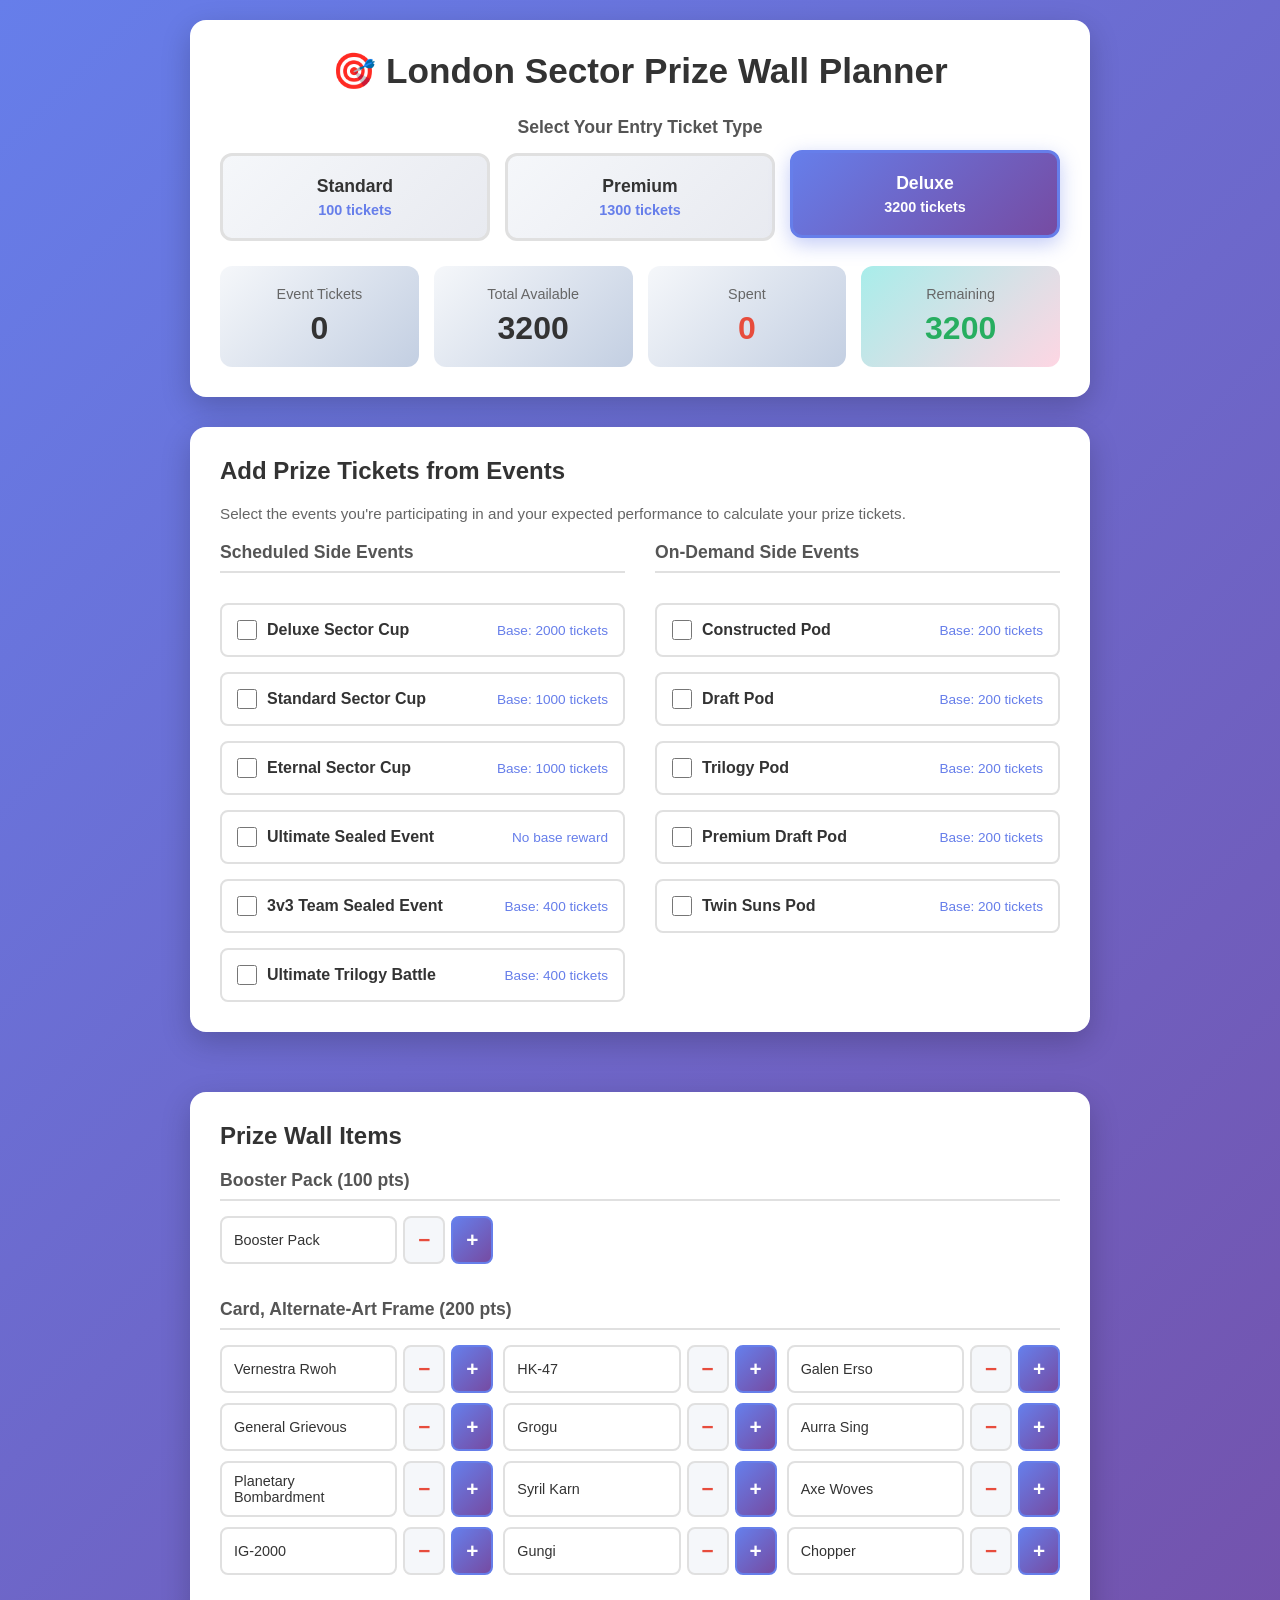
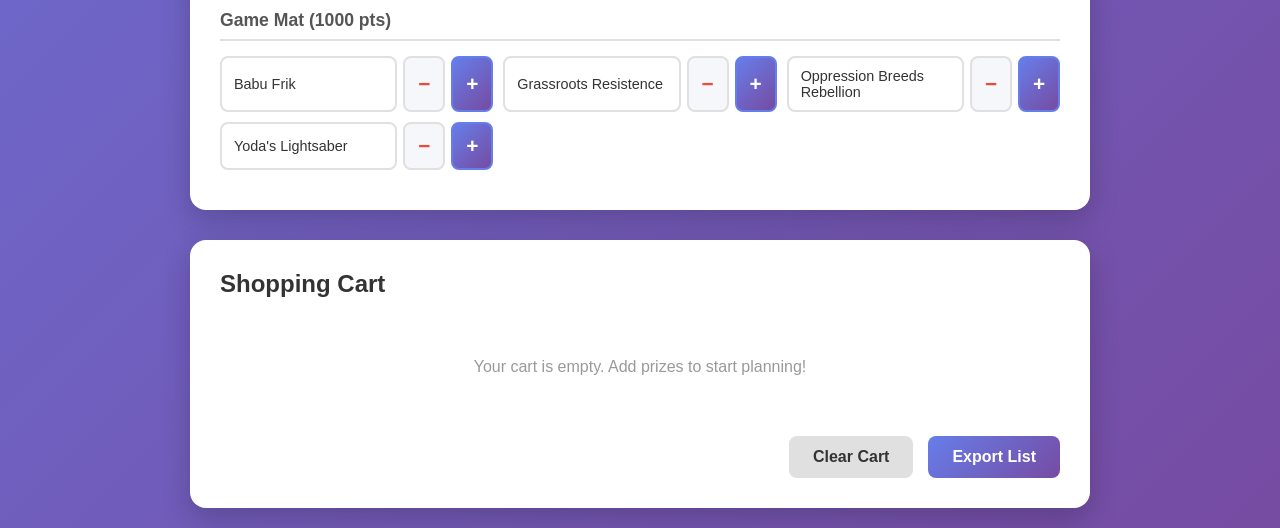
==== index.html @ d32aff85 "inital" ====
<!DOCTYPE html>
<html lang="en">
<head>
    <meta charset="UTF-8">
    <meta name="viewport" content="width=device-width, initial-scale=1.0">
    <title>Prize Wall Planner</title>
    <link rel="stylesheet" href="styles.css">
</head>
<body>
    <div class="container">
        <header>
            <h1>🎯 London Sector Prize Wall Planner</h1>
            
            <div class="entry-selection">
                <h3>Select Your Entry Ticket Type</h3>
                <div class="entry-options">
                    <label class="entry-option">
                        <input type="radio" name="entry" value="100" id="entry-standard">
                        <span class="entry-label">
                            <strong>Standard</strong>
                            <small>100 tickets</small>
                        </span>
                    </label>
                    <label class="entry-option">
                        <input type="radio" name="entry" value="1300" id="entry-premium">
                        <span class="entry-label">
                            <strong>Premium</strong>
                            <small>1300 tickets</small>
                        </span>
                    </label>
                    <label class="entry-option active">
                        <input type="radio" name="entry" value="3200" id="entry-deluxe" checked>
                        <span class="entry-label">
                            <strong>Deluxe</strong>
                            <small>3200 tickets</small>
                        </span>
                    </label>
                </div>
            </div>
            
            <div class="points-display">
                <div class="points-card">
                    <span class="label">Event Tickets</span>
                    <span class="value" id="eventTickets">0</span>
                </div>
                <div class="points-card">
                    <span class="label">Total Available</span>
                    <span class="value" id="startingPoints">3200</span>
                </div>
                <div class="points-card">
                    <span class="label">Spent</span>
                    <span class="value spent" id="spentPoints">0</span>
                </div>
                <div class="points-card remaining">
                    <span class="label">Remaining</span>
                    <span class="value" id="remainingPoints">3200</span>
                </div>
            </div>
        </header>

        <main>
            <section class="events-section">
                <h2>Add Prize Tickets from Events</h2>
                <p class="section-desc">Select the events you're participating in and your expected performance to calculate your prize tickets.</p>
                
                <div class="events-container">
                    <div class="event-category">
                        <h3>Scheduled Side Events</h3>
                        
                        <div class="event-item">
                            <div class="event-header">
                                <input type="checkbox" id="evt-deluxe" class="event-checkbox">
                                <label for="evt-deluxe">Deluxe Sector Cup</label>
                                <span class="base-tickets">Base: 2000 tickets</span>
                            </div>
                            <div class="event-placement" id="evt-deluxe-placement" style="display: none;">
                                <label>Wins:</label>
                                <select class="wins-select" data-event="deluxe">
                                    <option value="0">0 Wins</option>
                                    <option value="400">1 Win (+400)</option>
                                    <option value="800">2 Wins (+800)</option>
                                    <option value="1000">3 Wins (+1000)</option>
                                    <option value="2000">4 Wins (+2000)</option>
                                    <option value="4000">5 Wins (+4000)</option>
                                    <option value="8000">6 Wins (+8000)</option>
                                </select>
                            </div>
                        </div>

                        <div class="event-item">
                            <div class="event-header">
                                <input type="checkbox" id="evt-standard" class="event-checkbox">
                                <label for="evt-standard">Standard Sector Cup</label>
                                <span class="base-tickets">Base: 1000 tickets</span>
                            </div>
                            <div class="event-placement" id="evt-standard-placement" style="display: none;">
                                <label>Wins:</label>
                                <select class="wins-select" data-event="standard">
                                    <option value="0">0 Wins</option>
                                    <option value="400">1 Win (+400)</option>
                                    <option value="600">2 Wins (+600)</option>
                                    <option value="800">3 Wins (+800)</option>
                                    <option value="1600">4 Wins (+1600)</option>
                                </select>
                            </div>
                        </div>

                        <div class="event-item">
                            <div class="event-header">
                                <input type="checkbox" id="evt-eternal" class="event-checkbox">
                                <label for="evt-eternal">Eternal Sector Cup</label>
                                <span class="base-tickets">Base: 1000 tickets</span>
                            </div>
                            <div class="event-placement" id="evt-eternal-placement" style="display: none;">
                                <label>Wins:</label>
                                <select class="wins-select" data-event="eternal">
                                    <option value="0">0 Wins</option>
                                    <option value="400">1 Win (+400)</option>
                                    <option value="600">2 Wins (+600)</option>
                                    <option value="800">3 Wins (+800)</option>
                                    <option value="1600">4 Wins (+1600)</option>
                                </select>
                            </div>
                        </div>

                        <div class="event-item">
                            <div class="event-header">
                                <input type="checkbox" id="evt-ultimate" class="event-checkbox">
                                <label for="evt-ultimate">Ultimate Sealed Event</label>
                                <span class="base-tickets">No base reward</span>
                            </div>
                            <div class="event-placement" id="evt-ultimate-placement" style="display: none;">
                                <label>Wins:</label>
                                <select class="wins-select" data-event="ultimate">
                                    <option value="0">0 Wins</option>
                                    <option value="200">1 Win (+200)</option>
                                    <option value="400">2 Wins (+400)</option>
                                    <option value="800">3 Wins (+800)</option>
                                    <option value="1200">4 Wins (+1200)</option>
                                    <option value="2000">5 Wins (+2000)</option>
                                </select>
                            </div>
                        </div>

                        <div class="event-item">
                            <div class="event-header">
                                <input type="checkbox" id="evt-3v3" class="event-checkbox">
                                <label for="evt-3v3">3v3 Team Sealed Event</label>
                                <span class="base-tickets">Base: 400 tickets</span>
                            </div>
                            <div class="event-placement" id="evt-3v3-placement" style="display: none;">
                                <label>Wins:</label>
                                <select class="wins-select" data-event="3v3">
                                    <option value="0">0 Wins</option>
                                    <option value="200">1 Win (+200)</option>
                                    <option value="400">2 Wins (+400)</option>
                                    <option value="800">3 Wins (+800)</option>
                                    <option value="1200">4 Wins (+1200)</option>
                                </select>
                            </div>
                        </div>

                        <div class="event-item">
                            <div class="event-header">
                                <input type="checkbox" id="evt-trilogy" class="event-checkbox">
                                <label for="evt-trilogy">Ultimate Trilogy Battle</label>
                                <span class="base-tickets">Base: 400 tickets</span>
                            </div>
                            <div class="event-placement" id="evt-trilogy-placement" style="display: none;">
                                <label>Wins:</label>
                                <select class="wins-select" data-event="trilogy">
                                    <option value="0">0-1 Wins</option>
                                    <option value="600">2 Wins (+600)</option>
                                    <option value="800">3 Wins (+800)</option>
                                    <option value="1200">4 Wins (+1200)</option>
                                </select>
                            </div>
                        </div>
                    </div>

                    <div class="event-category">
                        <h3>On-Demand Side Events</h3>
                        
                        <div class="event-item">
                            <div class="event-header">
                                <input type="checkbox" id="evt-constructed" class="event-checkbox">
                                <label for="evt-constructed">Constructed Pod</label>
                                <span class="base-tickets">Base: 200 tickets</span>
                            </div>
                            <div class="event-placement" id="evt-constructed-placement" style="display: none;">
                                <label>Record:</label>
                                <select class="wins-select" data-event="constructed">
                                    <option value="0">0-3 or 1-2</option>
                                    <option value="200">2-1 (+200)</option>
                                    <option value="400">3-0 (+400)</option>
                                </select>
                            </div>
                        </div>

                        <div class="event-item">
                            <div class="event-header">
                                <input type="checkbox" id="evt-draft" class="event-checkbox">
                                <label for="evt-draft">Draft Pod</label>
                                <span class="base-tickets">Base: 200 tickets</span>
                            </div>
                            <div class="event-placement" id="evt-draft-placement" style="display: none;">
                                <label>Record:</label>
                                <select class="wins-select" data-event="draft">
                                    <option value="0">0-3 or 1-2</option>
                                    <option value="400">2-1 (+400)</option>
                                    <option value="800">3-0 (+800)</option>
                                </select>
                            </div>
                        </div>

                        <div class="event-item">
                            <div class="event-header">
                                <input type="checkbox" id="evt-trilogypod" class="event-checkbox">
                                <label for="evt-trilogypod">Trilogy Pod</label>
                                <span class="base-tickets">Base: 200 tickets</span>
                            </div>
                            <div class="event-placement" id="evt-trilogypod-placement" style="display: none;">
                                <label>Record:</label>
                                <select class="wins-select" data-event="trilogypod">
                                    <option value="0">0-3</option>
                                    <option value="400">1-2 (+400)</option>
                                    <option value="600">2-1 (+600)</option>
                                    <option value="1000">3-0 (+1000)</option>
                                </select>
                            </div>
                        </div>

                        <div class="event-item">
                            <div class="event-header">
                                <input type="checkbox" id="evt-premium" class="event-checkbox">
                                <label for="evt-premium">Premium Draft Pod</label>
                                <span class="base-tickets">Base: 200 tickets</span>
                            </div>
                            <div class="event-placement" id="evt-premium-placement" style="display: none;">
                                <label>Record:</label>
                                <select class="wins-select" data-event="premium">
                                    <option value="0">0-3 or 1-2</option>
                                    <option value="600">2-1 (+600)</option>
                                    <option value="1000">3-0 (+1000)</option>
                                </select>
                            </div>
                        </div>

                        <div class="event-item">
                            <div class="event-header">
                                <input type="checkbox" id="evt-twinsuns" class="event-checkbox">
                                <label for="evt-twinsuns">Twin Suns Pod</label>
                                <span class="base-tickets">Base: 200 tickets</span>
                            </div>
                            <div class="event-placement" id="evt-twinsuns-placement" style="display: none;">
                                <label>Result:</label>
                                <select class="wins-select" data-event="twinsuns">
                                    <option value="0">Did not win</option>
                                    <option value="300">Winner (+300)</option>
                                </select>
                            </div>
                        </div>
                    </div>
                </div>
            </section>

            <section class="predefined-prizes-section">
                <h2>Prize Wall Items</h2>
                <div class="prize-categories">
                    <div class="prize-category">
                        <h3>Booster Pack (100 pts)</h3>
                        <div class="prize-grid">
                            <div class="prize-item">
                                <span class="prize-name">Booster Pack</span>
                                <button class="prize-btn prize-btn-minus" data-name="Booster Pack" data-points="100">−</button>
                                <button class="prize-btn prize-btn-plus" data-name="Booster Pack" data-points="100">+</button>
                            </div>
                        </div>
                    </div>

                    <div class="prize-category">
                        <h3>Card, Alternate-Art Frame (200 pts)</h3>
                        <div class="prize-grid">
                            <div class="prize-item">
                                <span class="prize-name">Vernestra Rwoh</span>
                                <button class="prize-btn prize-btn-minus" data-name="Vernestra Rwoh (Set 5)" data-points="200">−</button>
                                <button class="prize-btn prize-btn-plus" data-name="Vernestra Rwoh (Set 5)" data-points="200">+</button>
                            </div>
                            <div class="prize-item">
                                <span class="prize-name">HK-47</span>
                                <button class="prize-btn prize-btn-minus" data-name="HK-47 (Set 5)" data-points="200">−</button>
                                <button class="prize-btn prize-btn-plus" data-name="HK-47 (Set 5)" data-points="200">+</button>
                            </div>
                            <div class="prize-item">
                                <span class="prize-name">Galen Erso</span>
                                <button class="prize-btn prize-btn-minus" data-name="Galen Erso (Set 6)" data-points="200">−</button>
                                <button class="prize-btn prize-btn-plus" data-name="Galen Erso (Set 6)" data-points="200">+</button>
                            </div>
                            <div class="prize-item">
                                <span class="prize-name">General Grievous</span>
                                <button class="prize-btn prize-btn-minus" data-name="General Grievous (Set 6)" data-points="200">−</button>
                                <button class="prize-btn prize-btn-plus" data-name="General Grievous (Set 6)" data-points="200">+</button>
                            </div>
                            <div class="prize-item">
                                <span class="prize-name">Grogu</span>
                                <button class="prize-btn prize-btn-minus" data-name="Grogu (Set 5)" data-points="200">−</button>
                                <button class="prize-btn prize-btn-plus" data-name="Grogu (Set 5)" data-points="200">+</button>
                            </div>
                            <div class="prize-item">
                                <span class="prize-name">Aurra Sing</span>
                                <button class="prize-btn prize-btn-minus" data-name="Aurra Sing (Set 5)" data-points="200">−</button>
                                <button class="prize-btn prize-btn-plus" data-name="Aurra Sing (Set 5)" data-points="200">+</button>
                            </div>
                            <div class="prize-item">
                                <span class="prize-name">Planetary Bombardment</span>
                                <button class="prize-btn prize-btn-minus" data-name="Planetary Bombardment (Set 4)" data-points="200">−</button>
                                <button class="prize-btn prize-btn-plus" data-name="Planetary Bombardment (Set 4)" data-points="200">+</button>
                            </div>
                            <div class="prize-item">
                                <span class="prize-name">Syril Karn</span>
                                <button class="prize-btn prize-btn-minus" data-name="Syril Karn (Set 6)" data-points="200">−</button>
                                <button class="prize-btn prize-btn-plus" data-name="Syril Karn (Set 6)" data-points="200">+</button>
                            </div>
                            <div class="prize-item">
                                <span class="prize-name">Axe Woves</span>
                                <button class="prize-btn prize-btn-minus" data-name="Axe Woves (Set 5)" data-points="200">−</button>
                                <button class="prize-btn prize-btn-plus" data-name="Axe Woves (Set 5)" data-points="200">+</button>
                            </div>
                            <div class="prize-item">
                                <span class="prize-name">IG-2000</span>
                                <button class="prize-btn prize-btn-minus" data-name="IG-2000 (Set 4)" data-points="200">−</button>
                                <button class="prize-btn prize-btn-plus" data-name="IG-2000 (Set 4)" data-points="200">+</button>
                            </div>
                            <div class="prize-item">
                                <span class="prize-name">Gungi</span>
                                <button class="prize-btn prize-btn-minus" data-name="Gungi (Set 5)" data-points="200">−</button>
                                <button class="prize-btn prize-btn-plus" data-name="Gungi (Set 5)" data-points="200">+</button>
                            </div>
                            <div class="prize-item">
                                <span class="prize-name">Chopper</span>
                                <button class="prize-btn prize-btn-minus" data-name="Chopper (Set 6)" data-points="200">−</button>
                                <button class="prize-btn prize-btn-plus" data-name="Chopper (Set 6)" data-points="200">+</button>
                            </div>
                        </div>
                    </div>

                    <div class="prize-category">
                        <h3>Game Mat (1000 pts)</h3>
                        <div class="prize-grid">
                            <div class="prize-item">
                                <span class="prize-name">Babu Frik</span>
                                <button class="prize-btn prize-btn-minus" data-name="Babu Frik (Set 5) Game Mat" data-points="1000">−</button>
                                <button class="prize-btn prize-btn-plus" data-name="Babu Frik (Set 5) Game Mat" data-points="1000">+</button>
                            </div>
                            <div class="prize-item">
                                <span class="prize-name">Grassroots Resistence</span>
                                <button class="prize-btn prize-btn-minus" data-name="Grassroots Resistence (Set 6) Game Mat" data-points="1000">−</button>
                                <button class="prize-btn prize-btn-plus" data-name="Grassroots Resistence (Set 6) Game Mat" data-points="1000">+</button>
                            </div>
                            <div class="prize-item">
                                <span class="prize-name">Oppression Breeds Rebellion</span>
                                <button class="prize-btn prize-btn-minus" data-name="Oppression Breeds Rebellion (Set 6) Game Mat" data-points="1000">−</button>
                                <button class="prize-btn prize-btn-plus" data-name="Oppression Breeds Rebellion (Set 6) Game Mat" data-points="1000">+</button>
                            </div>
                            <div class="prize-item">
                                <span class="prize-name">Yoda's Lightsaber</span>
                                <button class="prize-btn prize-btn-minus" data-name="Yoda's Lightsaber (Set 5) Game Mat" data-points="1000">−</button>
                                <button class="prize-btn prize-btn-plus" data-name="Yoda's Lightsaber (Set 5) Game Mat" data-points="1000">+</button>
                            </div>
                        </div>
                    </div>
                </div>
            </section>

            <section class="cart-section">
                <h2>Shopping Cart</h2>
                <div id="cartEmpty" class="empty-state">
                    <p>Your cart is empty. Add prizes to start planning!</p>
                </div>
                <div id="cartItems" class="cart-items"></div>
                <div class="cart-actions">
                    <button id="clearCart" class="btn btn-secondary">Clear Cart</button>
                    <button id="exportCart" class="btn btn-primary">Export List</button>
                </div>
            </section>
        </main>
    </div>

    <script src="script.js"></script>
</body>
</html>
---- styles.css ----
* {
    margin: 0;
    padding: 0;
    box-sizing: border-box;
}

body {
    font-family: -apple-system, BlinkMacSystemFont, 'Segoe UI', Roboto, Oxygen, Ubuntu, Cantarell, sans-serif;
    background: linear-gradient(135deg, #667eea 0%, #764ba2 100%);
    min-height: 100vh;
    padding: 20px;
}

@media (max-width: 768px) {
    body {
        padding: 10px;
    }
}

.container {
    max-width: 900px;
    margin: 0 auto;
}

header {
    background: white;
    border-radius: 16px;
    padding: 30px;
    margin-bottom: 30px;
    box-shadow: 0 10px 30px rgba(0, 0, 0, 0.2);
}

@media (max-width: 768px) {
    header {
        padding: 20px 15px;
        margin-bottom: 15px;
        border-radius: 12px;
    }
}

h1 {
    color: #333;
    margin-bottom: 25px;
    text-align: center;
    font-size: 2.2em;
}

@media (max-width: 768px) {
    h1 {
        font-size: 1.6em;
        margin-bottom: 20px;
    }
}

.entry-selection {
    margin-bottom: 25px;
}

.entry-selection h3 {
    font-size: 1.1em;
    color: #555;
    margin-bottom: 15px;
    text-align: center;
    border: none;
    padding: 0;
}

.entry-options {
    display: grid;
    grid-template-columns: repeat(3, 1fr);
    gap: 15px;
}

@media (max-width: 768px) {
    .entry-options {
        gap: 10px;
    }
}

.entry-option {
    position: relative;
    cursor: pointer;
    display: block;
}

.entry-option input[type="radio"] {
    position: absolute;
    opacity: 0;
    cursor: pointer;
}

.entry-label {
    display: flex;
    flex-direction: column;
    align-items: center;
    justify-content: center;
    padding: 20px;
    background: linear-gradient(135deg, #f5f7fa 0%, #e8eaf0 100%);
    border: 3px solid #e0e0e0;
    border-radius: 12px;
    transition: all 0.3s ease;
    min-height: 80px;
}

@media (max-width: 768px) {
    .entry-label {
        padding: 15px 10px;
        min-height: 70px;
        border-width: 2px;
    }
}

.entry-label strong {
    font-size: 1.1em;
    color: #333;
    margin-bottom: 5px;
}

.entry-label small {
    font-size: 0.9em;
    color: #667eea;
    font-weight: 600;
}

@media (max-width: 768px) {
    .entry-label strong {
        font-size: 0.95em;
    }
    
    .entry-label small {
        font-size: 0.8em;
    }
}

.entry-option input[type="radio"]:checked + .entry-label {
    background: linear-gradient(135deg, #667eea 0%, #764ba2 100%);
    border-color: #667eea;
    transform: translateY(-3px);
    box-shadow: 0 6px 20px rgba(102, 126, 234, 0.4);
}

.entry-option input[type="radio"]:checked + .entry-label strong,
.entry-option input[type="radio"]:checked + .entry-label small {
    color: white;
}

.entry-label:hover {
    border-color: #667eea;
    transform: translateY(-2px);
}

.points-display {
    display: grid;
    grid-template-columns: repeat(auto-fit, minmax(130px, 1fr));
    gap: 15px;
}

@media (max-width: 768px) {
    .points-display {
        grid-template-columns: repeat(2, 1fr);
        gap: 10px;
    }
}

.points-card {
    background: linear-gradient(135deg, #f5f7fa 0%, #c3cfe2 100%);
    padding: 20px;
    border-radius: 12px;
    text-align: center;
    transition: transform 0.3s ease;
}

@media (max-width: 768px) {
    .points-card {
        padding: 15px 10px;
    }
}

.points-card:hover {
    transform: translateY(-5px);
}

.points-card.remaining {
    background: linear-gradient(135deg, #a8edea 0%, #fed6e3 100%);
}

.points-card .label {
    display: block;
    font-size: 0.9em;
    color: #666;
    margin-bottom: 8px;
    font-weight: 500;
}

.points-card .value {
    display: block;
    font-size: 2em;
    font-weight: bold;
    color: #333;
}

@media (max-width: 768px) {
    .points-card .label {
        font-size: 0.8em;
        margin-bottom: 5px;
    }
    
    .points-card .value {
        font-size: 1.6em;
    }
}

.points-card .value.spent {
    color: #e74c3c;
}

main {
    display: grid;
    gap: 30px;
}

section {
    background: white;
    border-radius: 16px;
    padding: 30px;
    box-shadow: 0 10px 30px rgba(0, 0, 0, 0.2);
}

@media (max-width: 768px) {
    section {
        padding: 20px 15px;
        border-radius: 12px;
    }
}

h2 {
    color: #333;
    margin-bottom: 20px;
    font-size: 1.5em;
}

@media (max-width: 768px) {
    h2 {
        font-size: 1.3em;
        margin-bottom: 15px;
    }
}

h3 {
    color: #555;
    margin-bottom: 15px;
    font-size: 1.1em;
    padding-bottom: 8px;
    border-bottom: 2px solid #e0e0e0;
}

.section-desc {
    color: #666;
    margin-bottom: 20px;
    font-size: 0.95em;
}

.events-section {
    background: white;
    border-radius: 16px;
    padding: 30px;
    box-shadow: 0 10px 30px rgba(0, 0, 0, 0.2);
    margin-bottom: 30px;
}

@media (max-width: 768px) {
    .events-section {
        padding: 20px 15px;
        margin-bottom: 15px;
        border-radius: 12px;
    }

      .event-category h3 {
      margin-bottom: 0;
  }
}

.events-container {
    display: grid;
    grid-template-columns: repeat(auto-fit, minmax(400px, 1fr));
    gap: 30px;
}

@media (max-width: 768px) {
    .events-container {
        grid-template-columns: 1fr;
        gap: 30px;
    }
}

.event-category {
    display: flex;
    flex-direction: column;
    gap: 15px;
}

.event-item {
    border: 2px solid #e0e0e0;
    border-radius: 8px;
    padding: 15px;
    transition: all 0.3s ease;
}

.event-item:has(input:checked) {
    border-color: #667eea;
    background: #f8f9ff;
}

.event-header {
    display: flex;
    align-items: center;
    gap: 10px;
}

.event-checkbox {
    width: 20px;
    height: 20px;
    cursor: pointer;
}

.event-header label {
    flex: 1;
    font-weight: 600;
    color: #333;
    cursor: pointer;
}

.base-tickets {
    font-size: 0.85em;
    color: #667eea;
    font-weight: 500;
}

.event-placement {
    margin-top: 12px;
    padding-top: 12px;
    border-top: 1px solid #e0e0e0;
    display: flex;
    align-items: center;
    gap: 10px;
}

.event-placement label {
    font-size: 0.9em;
    color: #666;
    font-weight: 500;
}

.wins-select {
    flex: 1;
    padding: 8px 12px;
    border: 2px solid #e0e0e0;
    border-radius: 6px;
    font-size: 0.9em;
    background: white;
    cursor: pointer;
    transition: border-color 0.3s ease;
}

.wins-select:focus {
    outline: none;
    border-color: #667eea;
}

.prize-categories {
    display: flex;
    flex-direction: column;
    gap: 25px;
}

.prize-category {
    margin-bottom: 10px;
}

.prize-grid {
    display: grid;
    grid-template-columns: repeat(auto-fill, minmax(220px, 1fr));
    gap: 10px;
}

@media (max-width: 768px) {
    .prize-grid {
        grid-template-columns: 1fr;
        gap: 8px;
    }
}

.prize-item {
    display: flex;
    gap: 6px;
    align-items: stretch;
}

.prize-name {
    flex: 1;
    padding: 10px 12px;
    background: white;
    border: 2px solid #e0e0e0;
    border-radius: 8px;
    font-size: 0.9em;
    font-weight: 500;
    color: #333;
    display: flex;
    align-items: center;
}

@media (max-width: 768px) {
    .prize-name {
        padding: 12px;
        font-size: 0.95em;
    }
}

.prize-btn {
    width: 42px;
    padding: 10px;
    background: linear-gradient(135deg, #f5f7fa 0%, #c3cfe2 100%);
    border: 2px solid #e0e0e0;
    border-radius: 8px;
    cursor: pointer;
    font-size: 1.3em;
    font-weight: bold;
    color: #667eea;
    transition: all 0.2s ease;
}

@media (max-width: 768px) {
    .prize-btn {
        width: 44px;
        min-height: 44px;
        padding: 0;
        font-size: 1.4em;
        display: flex;
        align-items: center;
        justify-content: center;
    }
}

.prize-btn:hover {
    transform: translateY(-2px);
    box-shadow: 0 4px 12px rgba(102, 126, 234, 0.3);
}

.prize-btn:active {
    transform: translateY(0);
}

.prize-btn-plus {
    background: linear-gradient(135deg, #667eea 0%, #764ba2 100%);
    color: white;
    border-color: #667eea;
}

.prize-btn-plus:hover {
    background: linear-gradient(135deg, #5568d3 0%, #653a8b 100%);
}

.prize-btn-minus {
    background: #f5f7fa;
    color: #e74c3c;
    border-color: #e0e0e0;
}

.prize-btn-minus:hover {
    background: #e74c3c;
    color: white;
    border-color: #e74c3c;
}

.form-group {
    margin-bottom: 20px;
}

.form-group label {
    display: block;
    margin-bottom: 8px;
    color: #555;
    font-weight: 500;
}

.form-group input {
    width: 100%;
    padding: 12px;
    border: 2px solid #e0e0e0;
    border-radius: 8px;
    font-size: 1em;
    transition: border-color 0.3s ease;
}

.form-group input:focus {
    outline: none;
    border-color: #667eea;
}

.btn {
    padding: 12px 24px;
    border: none;
    border-radius: 8px;
    font-size: 1em;
    font-weight: 600;
    cursor: pointer;
    transition: all 0.3s ease;
}

.btn-primary {
    background: linear-gradient(135deg, #667eea 0%, #764ba2 100%);
    color: white;
}

.btn-primary:hover {
    transform: translateY(-2px);
    box-shadow: 0 5px 15px rgba(102, 126, 234, 0.4);
}

.btn-secondary {
    background: #e0e0e0;
    color: #333;
}

.btn-secondary:hover {
    background: #d0d0d0;
}

.empty-state {
    text-align: center;
    padding: 40px;
    color: #999;
}

.cart-items {
    display: none;
}

.cart-items.has-items {
    display: block;
}

.cart-item {
    display: flex;
    justify-content: space-between;
    align-items: center;
    padding: 15px;
    border: 2px solid #f0f0f0;
    border-radius: 8px;
    margin-bottom: 10px;
    transition: all 0.3s ease;
}

@media (max-width: 768px) {
    .cart-item {
        flex-direction: column;
        align-items: stretch;
        gap: 12px;
    }
}

.cart-item:hover {
    border-color: #667eea;
    background: #f8f9ff;
}

.cart-item-info {
    flex: 1;
}

.cart-item-name {
    font-weight: 600;
    color: #333;
    margin-bottom: 5px;
}

.cart-item-details {
    font-size: 0.9em;
    color: #666;
}

.cart-item-points {
    font-size: 1.2em;
    font-weight: bold;
    color: #667eea;
    margin: 0 20px;
}

@media (max-width: 768px) {
    .cart-item-points {
        margin: 0;
        font-size: 1.1em;
    }
}

.cart-item-remove {
    background: #e74c3c;
    color: white;
    border: none;
    padding: 8px 16px;
    border-radius: 6px;
    cursor: pointer;
    transition: background 0.3s ease;
}

@media (max-width: 768px) {
    .cart-item-remove {
        padding: 12px;
        width: 100%;
        font-size: 1em;
    }
}

.cart-item-remove:hover {
    background: #c0392b;
}

.cart-actions {
    display: flex;
    gap: 15px;
    margin-top: 20px;
    justify-content: flex-end;
}

@media (max-width: 768px) {
    .cart-actions {
        flex-direction: column;
        gap: 10px;
    }
}

.alert {
    padding: 15px;
    border-radius: 8px;
    margin-bottom: 20px;
    font-weight: 500;
}

.alert-warning {
    background: #fff3cd;
    color: #856404;
    border: 2px solid #ffc107;
}

.alert-danger {
    background: #f8d7da;
    color: #721c24;
    border: 2px solid #dc3545;
}

@media (max-width: 768px) {
    .cart-actions button {
        width: 100%;
        min-height: 44px;
        font-size: 1em;
    }
    
    .wins-select {
        padding: 12px;
        font-size: 1em;
    }
    
    .event-checkbox {
        width: 24px;
        height: 24px;
    }
    
    .btn {
        min-height: 44px;
        padding: 12px;
    }
    
    h3 {
        font-size: 1em;
    }
    
    .section-desc {
        font-size: 0.9em;
    }
}
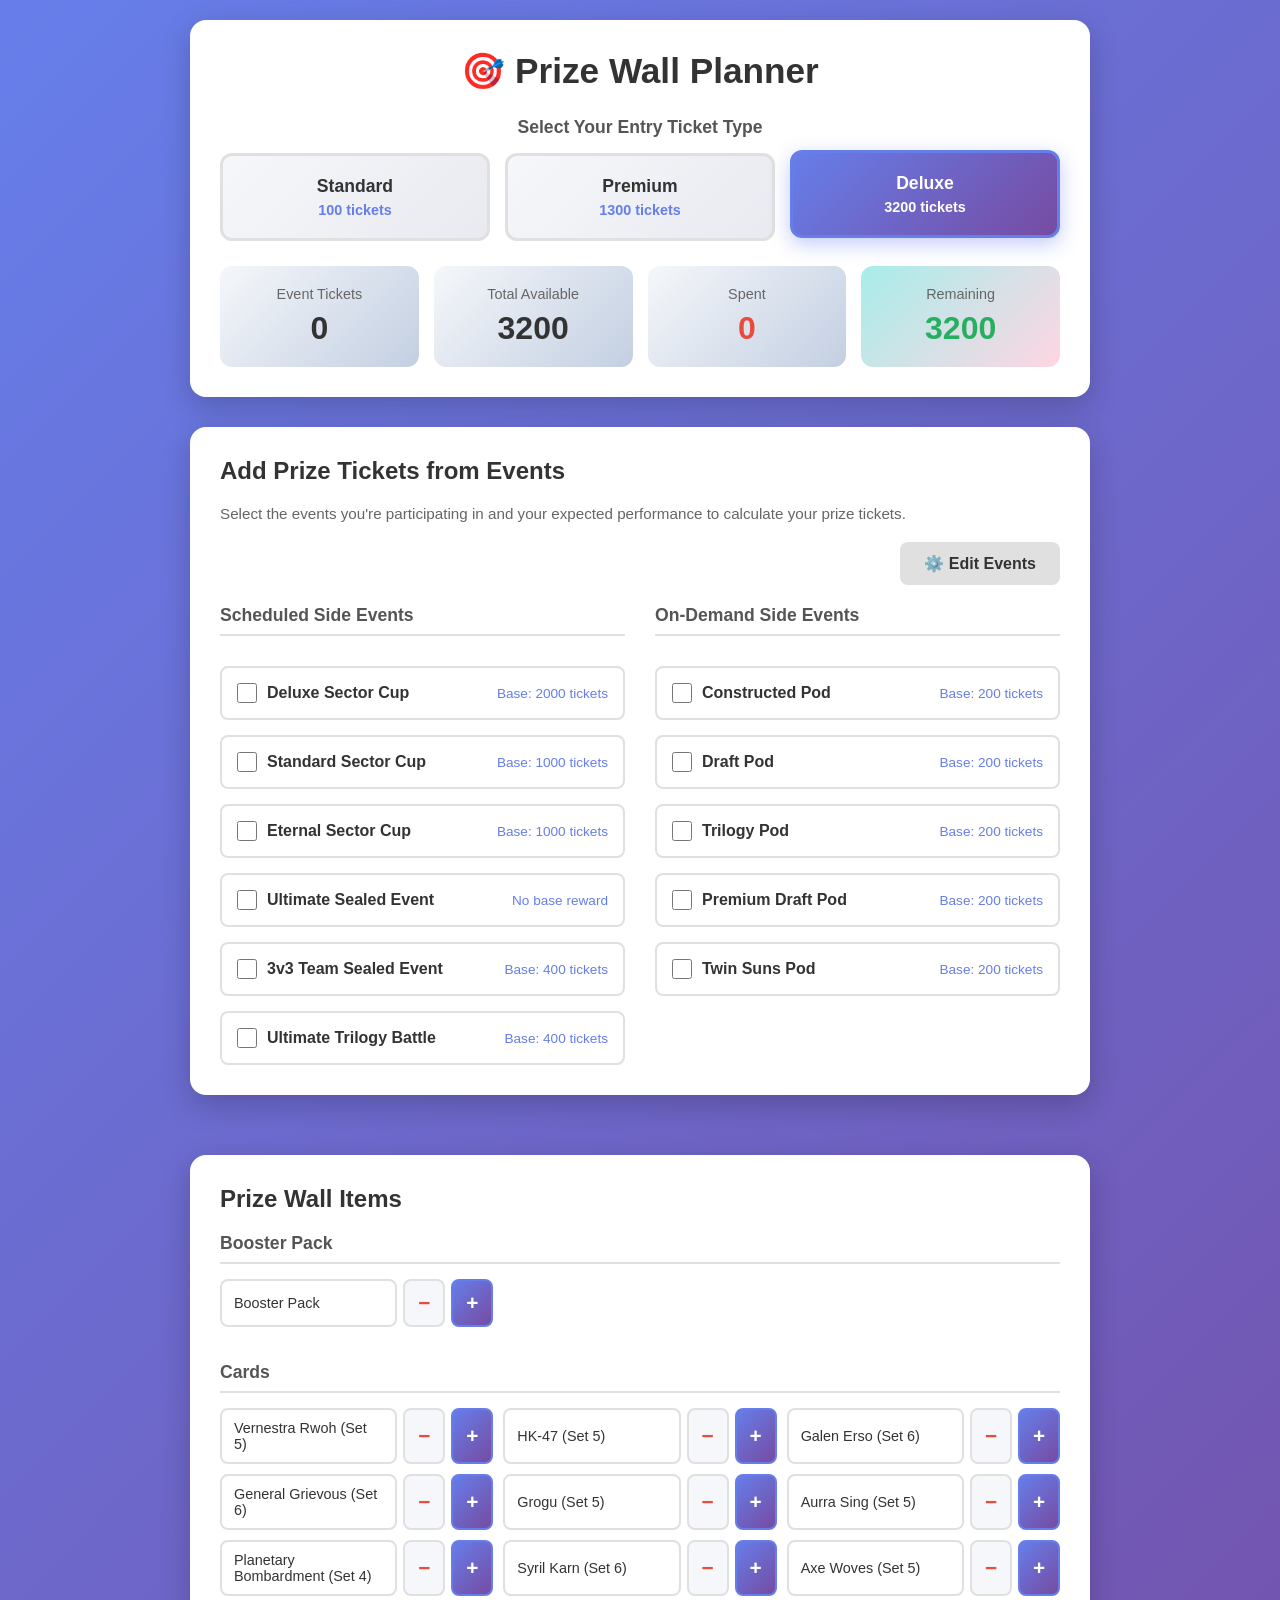
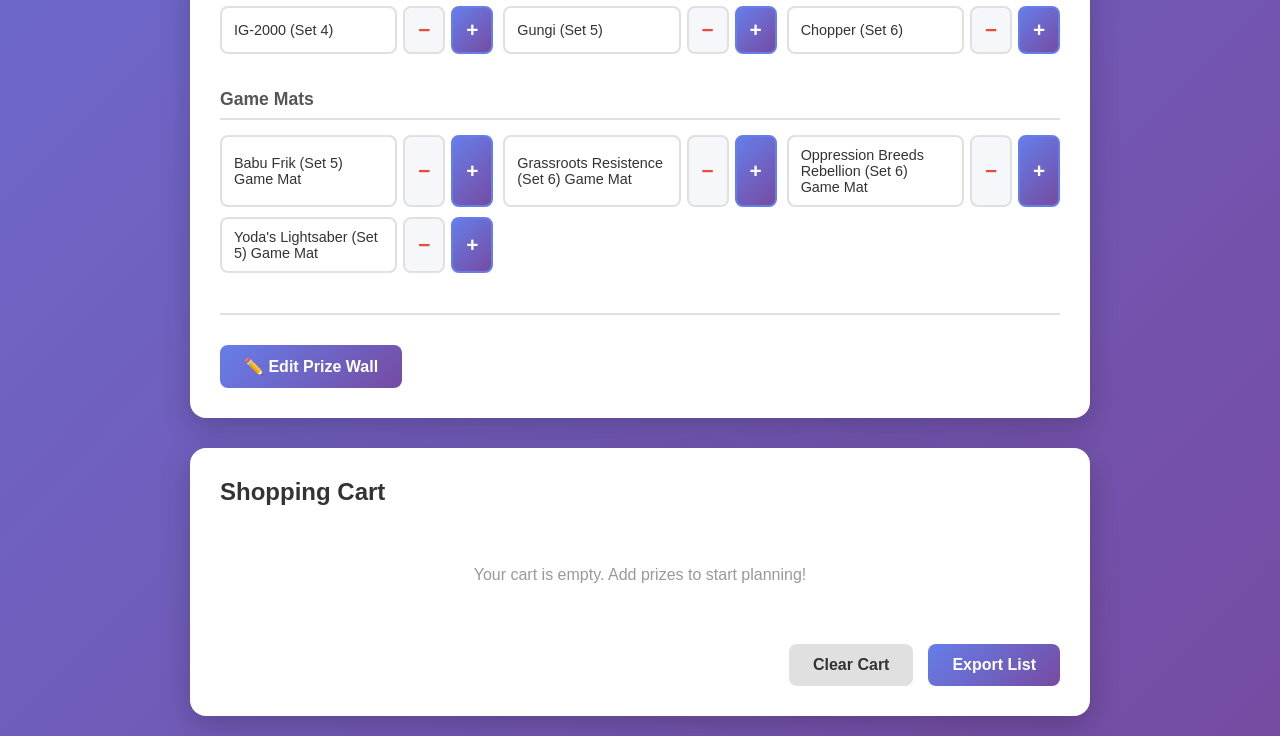
==== commit 66e4a908: "add ability to modify events and prize cards" ====
--- a/index.html
+++ b/index.html
@@ -9,7 +9,7 @@
 <body>
     <div class="container">
         <header>
-            <h1>🎯 London Sector Prize Wall Planner</h1>
+            <h1>🎯 Prize Wall Planner</h1>
             
             <div class="entry-selection">
                 <h3>Select Your Entry Ticket Type</h3>
@@ -62,313 +62,23 @@
             <section class="events-section">
                 <h2>Add Prize Tickets from Events</h2>
                 <p class="section-desc">Select the events you're participating in and your expected performance to calculate your prize tickets.</p>
+                <div class="section-actions">
+                    <a href="events-editor.html" class="btn btn-secondary">⚙️ Edit Events</a>
+                </div>
                 
-                <div class="events-container">
-                    <div class="event-category">
-                        <h3>Scheduled Side Events</h3>
-                        
-                        <div class="event-item">
-                            <div class="event-header">
-                                <input type="checkbox" id="evt-deluxe" class="event-checkbox">
-                                <label for="evt-deluxe">Deluxe Sector Cup</label>
-                                <span class="base-tickets">Base: 2000 tickets</span>
-                            </div>
-                            <div class="event-placement" id="evt-deluxe-placement" style="display: none;">
-                                <label>Wins:</label>
-                                <select class="wins-select" data-event="deluxe">
-                                    <option value="0">0 Wins</option>
-                                    <option value="400">1 Win (+400)</option>
-                                    <option value="800">2 Wins (+800)</option>
-                                    <option value="1000">3 Wins (+1000)</option>
-                                    <option value="2000">4 Wins (+2000)</option>
-                                    <option value="4000">5 Wins (+4000)</option>
-                                    <option value="8000">6 Wins (+8000)</option>
-                                </select>
-                            </div>
-                        </div>
-
-                        <div class="event-item">
-                            <div class="event-header">
-                                <input type="checkbox" id="evt-standard" class="event-checkbox">
-                                <label for="evt-standard">Standard Sector Cup</label>
-                                <span class="base-tickets">Base: 1000 tickets</span>
-                            </div>
-                            <div class="event-placement" id="evt-standard-placement" style="display: none;">
-                                <label>Wins:</label>
-                                <select class="wins-select" data-event="standard">
-                                    <option value="0">0 Wins</option>
-                                    <option value="400">1 Win (+400)</option>
-                                    <option value="600">2 Wins (+600)</option>
-                                    <option value="800">3 Wins (+800)</option>
-                                    <option value="1600">4 Wins (+1600)</option>
-                                </select>
-                            </div>
-                        </div>
-
-                        <div class="event-item">
-                            <div class="event-header">
-                                <input type="checkbox" id="evt-eternal" class="event-checkbox">
-                                <label for="evt-eternal">Eternal Sector Cup</label>
-                                <span class="base-tickets">Base: 1000 tickets</span>
-                            </div>
-                            <div class="event-placement" id="evt-eternal-placement" style="display: none;">
-                                <label>Wins:</label>
-                                <select class="wins-select" data-event="eternal">
-                                    <option value="0">0 Wins</option>
-                                    <option value="400">1 Win (+400)</option>
-                                    <option value="600">2 Wins (+600)</option>
-                                    <option value="800">3 Wins (+800)</option>
-                                    <option value="1600">4 Wins (+1600)</option>
-                                </select>
-                            </div>
-                        </div>
-
-                        <div class="event-item">
-                            <div class="event-header">
-                                <input type="checkbox" id="evt-ultimate" class="event-checkbox">
-                                <label for="evt-ultimate">Ultimate Sealed Event</label>
-                                <span class="base-tickets">No base reward</span>
-                            </div>
-                            <div class="event-placement" id="evt-ultimate-placement" style="display: none;">
-                                <label>Wins:</label>
-                                <select class="wins-select" data-event="ultimate">
-                                    <option value="0">0 Wins</option>
-                                    <option value="200">1 Win (+200)</option>
-                                    <option value="400">2 Wins (+400)</option>
-                                    <option value="800">3 Wins (+800)</option>
-                                    <option value="1200">4 Wins (+1200)</option>
-                                    <option value="2000">5 Wins (+2000)</option>
-                                </select>
-                            </div>
-                        </div>
-
-                        <div class="event-item">
-                            <div class="event-header">
-                                <input type="checkbox" id="evt-3v3" class="event-checkbox">
-                                <label for="evt-3v3">3v3 Team Sealed Event</label>
-                                <span class="base-tickets">Base: 400 tickets</span>
-                            </div>
-                            <div class="event-placement" id="evt-3v3-placement" style="display: none;">
-                                <label>Wins:</label>
-                                <select class="wins-select" data-event="3v3">
-                                    <option value="0">0 Wins</option>
-                                    <option value="200">1 Win (+200)</option>
-                                    <option value="400">2 Wins (+400)</option>
-                                    <option value="800">3 Wins (+800)</option>
-                                    <option value="1200">4 Wins (+1200)</option>
-                                </select>
-                            </div>
-                        </div>
-
-                        <div class="event-item">
-                            <div class="event-header">
-                                <input type="checkbox" id="evt-trilogy" class="event-checkbox">
-                                <label for="evt-trilogy">Ultimate Trilogy Battle</label>
-                                <span class="base-tickets">Base: 400 tickets</span>
-                            </div>
-                            <div class="event-placement" id="evt-trilogy-placement" style="display: none;">
-                                <label>Wins:</label>
-                                <select class="wins-select" data-event="trilogy">
-                                    <option value="0">0-1 Wins</option>
-                                    <option value="600">2 Wins (+600)</option>
-                                    <option value="800">3 Wins (+800)</option>
-                                    <option value="1200">4 Wins (+1200)</option>
-                                </select>
-                            </div>
-                        </div>
-                    </div>
-
-                    <div class="event-category">
-                        <h3>On-Demand Side Events</h3>
-                        
-                        <div class="event-item">
-                            <div class="event-header">
-                                <input type="checkbox" id="evt-constructed" class="event-checkbox">
-                                <label for="evt-constructed">Constructed Pod</label>
-                                <span class="base-tickets">Base: 200 tickets</span>
-                            </div>
-                            <div class="event-placement" id="evt-constructed-placement" style="display: none;">
-                                <label>Record:</label>
-                                <select class="wins-select" data-event="constructed">
-                                    <option value="0">0-3 or 1-2</option>
-                                    <option value="200">2-1 (+200)</option>
-                                    <option value="400">3-0 (+400)</option>
-                                </select>
-                            </div>
-                        </div>
-
-                        <div class="event-item">
-                            <div class="event-header">
-                                <input type="checkbox" id="evt-draft" class="event-checkbox">
-                                <label for="evt-draft">Draft Pod</label>
-                                <span class="base-tickets">Base: 200 tickets</span>
-                            </div>
-                            <div class="event-placement" id="evt-draft-placement" style="display: none;">
-                                <label>Record:</label>
-                                <select class="wins-select" data-event="draft">
-                                    <option value="0">0-3 or 1-2</option>
-                                    <option value="400">2-1 (+400)</option>
-                                    <option value="800">3-0 (+800)</option>
-                                </select>
-                            </div>
-                        </div>
-
-                        <div class="event-item">
-                            <div class="event-header">
-                                <input type="checkbox" id="evt-trilogypod" class="event-checkbox">
-                                <label for="evt-trilogypod">Trilogy Pod</label>
-                                <span class="base-tickets">Base: 200 tickets</span>
-                            </div>
-                            <div class="event-placement" id="evt-trilogypod-placement" style="display: none;">
-                                <label>Record:</label>
-                                <select class="wins-select" data-event="trilogypod">
-                                    <option value="0">0-3</option>
-                                    <option value="400">1-2 (+400)</option>
-                                    <option value="600">2-1 (+600)</option>
-                                    <option value="1000">3-0 (+1000)</option>
-                                </select>
-                            </div>
-                        </div>
-
-                        <div class="event-item">
-                            <div class="event-header">
-                                <input type="checkbox" id="evt-premium" class="event-checkbox">
-                                <label for="evt-premium">Premium Draft Pod</label>
-                                <span class="base-tickets">Base: 200 tickets</span>
-                            </div>
-                            <div class="event-placement" id="evt-premium-placement" style="display: none;">
-                                <label>Record:</label>
-                                <select class="wins-select" data-event="premium">
-                                    <option value="0">0-3 or 1-2</option>
-                                    <option value="600">2-1 (+600)</option>
-                                    <option value="1000">3-0 (+1000)</option>
-                                </select>
-                            </div>
-                        </div>
-
-                        <div class="event-item">
-                            <div class="event-header">
-                                <input type="checkbox" id="evt-twinsuns" class="event-checkbox">
-                                <label for="evt-twinsuns">Twin Suns Pod</label>
-                                <span class="base-tickets">Base: 200 tickets</span>
-                            </div>
-                            <div class="event-placement" id="evt-twinsuns-placement" style="display: none;">
-                                <label>Result:</label>
-                                <select class="wins-select" data-event="twinsuns">
-                                    <option value="0">Did not win</option>
-                                    <option value="300">Winner (+300)</option>
-                                </select>
-                            </div>
-                        </div>
-                    </div>
+                <div class="events-container" id="eventsContainer">
+                    <!-- Events will be loaded dynamically -->
                 </div>
             </section>
 
             <section class="predefined-prizes-section">
                 <h2>Prize Wall Items</h2>
-                <div class="prize-categories">
-                    <div class="prize-category">
-                        <h3>Booster Pack (100 pts)</h3>
-                        <div class="prize-grid">
-                            <div class="prize-item">
-                                <span class="prize-name">Booster Pack</span>
-                                <button class="prize-btn prize-btn-minus" data-name="Booster Pack" data-points="100">−</button>
-                                <button class="prize-btn prize-btn-plus" data-name="Booster Pack" data-points="100">+</button>
-                            </div>
-                        </div>
-                    </div>
-
-                    <div class="prize-category">
-                        <h3>Card, Alternate-Art Frame (200 pts)</h3>
-                        <div class="prize-grid">
-                            <div class="prize-item">
-                                <span class="prize-name">Vernestra Rwoh</span>
-                                <button class="prize-btn prize-btn-minus" data-name="Vernestra Rwoh (Set 5)" data-points="200">−</button>
-                                <button class="prize-btn prize-btn-plus" data-name="Vernestra Rwoh (Set 5)" data-points="200">+</button>
-                            </div>
-                            <div class="prize-item">
-                                <span class="prize-name">HK-47</span>
-                                <button class="prize-btn prize-btn-minus" data-name="HK-47 (Set 5)" data-points="200">−</button>
-                                <button class="prize-btn prize-btn-plus" data-name="HK-47 (Set 5)" data-points="200">+</button>
-                            </div>
-                            <div class="prize-item">
-                                <span class="prize-name">Galen Erso</span>
-                                <button class="prize-btn prize-btn-minus" data-name="Galen Erso (Set 6)" data-points="200">−</button>
-                                <button class="prize-btn prize-btn-plus" data-name="Galen Erso (Set 6)" data-points="200">+</button>
-                            </div>
-                            <div class="prize-item">
-                                <span class="prize-name">General Grievous</span>
-                                <button class="prize-btn prize-btn-minus" data-name="General Grievous (Set 6)" data-points="200">−</button>
-                                <button class="prize-btn prize-btn-plus" data-name="General Grievous (Set 6)" data-points="200">+</button>
-                            </div>
-                            <div class="prize-item">
-                                <span class="prize-name">Grogu</span>
-                                <button class="prize-btn prize-btn-minus" data-name="Grogu (Set 5)" data-points="200">−</button>
-                                <button class="prize-btn prize-btn-plus" data-name="Grogu (Set 5)" data-points="200">+</button>
-                            </div>
-                            <div class="prize-item">
-                                <span class="prize-name">Aurra Sing</span>
-                                <button class="prize-btn prize-btn-minus" data-name="Aurra Sing (Set 5)" data-points="200">−</button>
-                                <button class="prize-btn prize-btn-plus" data-name="Aurra Sing (Set 5)" data-points="200">+</button>
-                            </div>
-                            <div class="prize-item">
-                                <span class="prize-name">Planetary Bombardment</span>
-                                <button class="prize-btn prize-btn-minus" data-name="Planetary Bombardment (Set 4)" data-points="200">−</button>
-                                <button class="prize-btn prize-btn-plus" data-name="Planetary Bombardment (Set 4)" data-points="200">+</button>
-                            </div>
-                            <div class="prize-item">
-                                <span class="prize-name">Syril Karn</span>
-                                <button class="prize-btn prize-btn-minus" data-name="Syril Karn (Set 6)" data-points="200">−</button>
-                                <button class="prize-btn prize-btn-plus" data-name="Syril Karn (Set 6)" data-points="200">+</button>
-                            </div>
-                            <div class="prize-item">
-                                <span class="prize-name">Axe Woves</span>
-                                <button class="prize-btn prize-btn-minus" data-name="Axe Woves (Set 5)" data-points="200">−</button>
-                                <button class="prize-btn prize-btn-plus" data-name="Axe Woves (Set 5)" data-points="200">+</button>
-                            </div>
-                            <div class="prize-item">
-                                <span class="prize-name">IG-2000</span>
-                                <button class="prize-btn prize-btn-minus" data-name="IG-2000 (Set 4)" data-points="200">−</button>
-                                <button class="prize-btn prize-btn-plus" data-name="IG-2000 (Set 4)" data-points="200">+</button>
-                            </div>
-                            <div class="prize-item">
-                                <span class="prize-name">Gungi</span>
-                                <button class="prize-btn prize-btn-minus" data-name="Gungi (Set 5)" data-points="200">−</button>
-                                <button class="prize-btn prize-btn-plus" data-name="Gungi (Set 5)" data-points="200">+</button>
-                            </div>
-                            <div class="prize-item">
-                                <span class="prize-name">Chopper</span>
-                                <button class="prize-btn prize-btn-minus" data-name="Chopper (Set 6)" data-points="200">−</button>
-                                <button class="prize-btn prize-btn-plus" data-name="Chopper (Set 6)" data-points="200">+</button>
-                            </div>
-                        </div>
-                    </div>
-
-                    <div class="prize-category">
-                        <h3>Game Mat (1000 pts)</h3>
-                        <div class="prize-grid">
-                            <div class="prize-item">
-                                <span class="prize-name">Babu Frik</span>
-                                <button class="prize-btn prize-btn-minus" data-name="Babu Frik (Set 5) Game Mat" data-points="1000">−</button>
-                                <button class="prize-btn prize-btn-plus" data-name="Babu Frik (Set 5) Game Mat" data-points="1000">+</button>
-                            </div>
-                            <div class="prize-item">
-                                <span class="prize-name">Grassroots Resistence</span>
-                                <button class="prize-btn prize-btn-minus" data-name="Grassroots Resistence (Set 6) Game Mat" data-points="1000">−</button>
-                                <button class="prize-btn prize-btn-plus" data-name="Grassroots Resistence (Set 6) Game Mat" data-points="1000">+</button>
-                            </div>
-                            <div class="prize-item">
-                                <span class="prize-name">Oppression Breeds Rebellion</span>
-                                <button class="prize-btn prize-btn-minus" data-name="Oppression Breeds Rebellion (Set 6) Game Mat" data-points="1000">−</button>
-                                <button class="prize-btn prize-btn-plus" data-name="Oppression Breeds Rebellion (Set 6) Game Mat" data-points="1000">+</button>
-                            </div>
-                            <div class="prize-item">
-                                <span class="prize-name">Yoda's Lightsaber</span>
-                                <button class="prize-btn prize-btn-minus" data-name="Yoda's Lightsaber (Set 5) Game Mat" data-points="1000">−</button>
-                                <button class="prize-btn prize-btn-plus" data-name="Yoda's Lightsaber (Set 5) Game Mat" data-points="1000">+</button>
-                            </div>
-                        </div>
-                    </div>
+                <div id="prizesContainer" class="prize-categories">
+                    <!-- Prizes will be loaded dynamically from CSV -->
+                </div>
+                
+                <div class="csv-upload-section">
+                    <a href="editor.html" class="btn btn-primary">✏️ Edit Prize Wall</a>
                 </div>
             </section>
 
--- a/styles.css
+++ b/styles.css
@@ -505,6 +505,9 @@
     font-weight: 600;
     cursor: pointer;
     transition: all 0.3s ease;
+    text-decoration: none;
+    display: inline-block;
+    text-align: center;
 }
 
 .btn-primary {
@@ -678,3 +681,53 @@
         font-size: 0.9em;
     }
 }
+
+/* CSV Upload Section */
+.csv-upload-section {
+    margin-top: 30px;
+    padding-top: 30px;
+    border-top: 2px solid #e0e0e0;
+}
+
+.section-actions {
+    margin-bottom: 20px;
+    display: flex;
+    justify-content: flex-end;
+}
+
+.csv-upload-section h3 {
+    color: #555;
+    margin-bottom: 10px;
+    font-size: 1.1em;
+    padding-bottom: 0;
+    border-bottom: none;
+}
+
+.csv-upload-controls {
+    display: flex;
+    gap: 10px;
+    margin-bottom: 15px;
+    flex-wrap: wrap;
+}
+
+.csv-format-info {
+    font-size: 0.85em;
+    color: #666;
+    font-style: italic;
+    margin: 0;
+}
+
+@media (max-width: 768px) {
+    .csv-upload-section {
+        margin-top: 20px;
+        padding-top: 20px;
+    }
+    
+    .csv-upload-controls {
+        flex-direction: column;
+    }
+    
+    .csv-upload-controls .btn {
+        width: 100%;
+    }
+}
